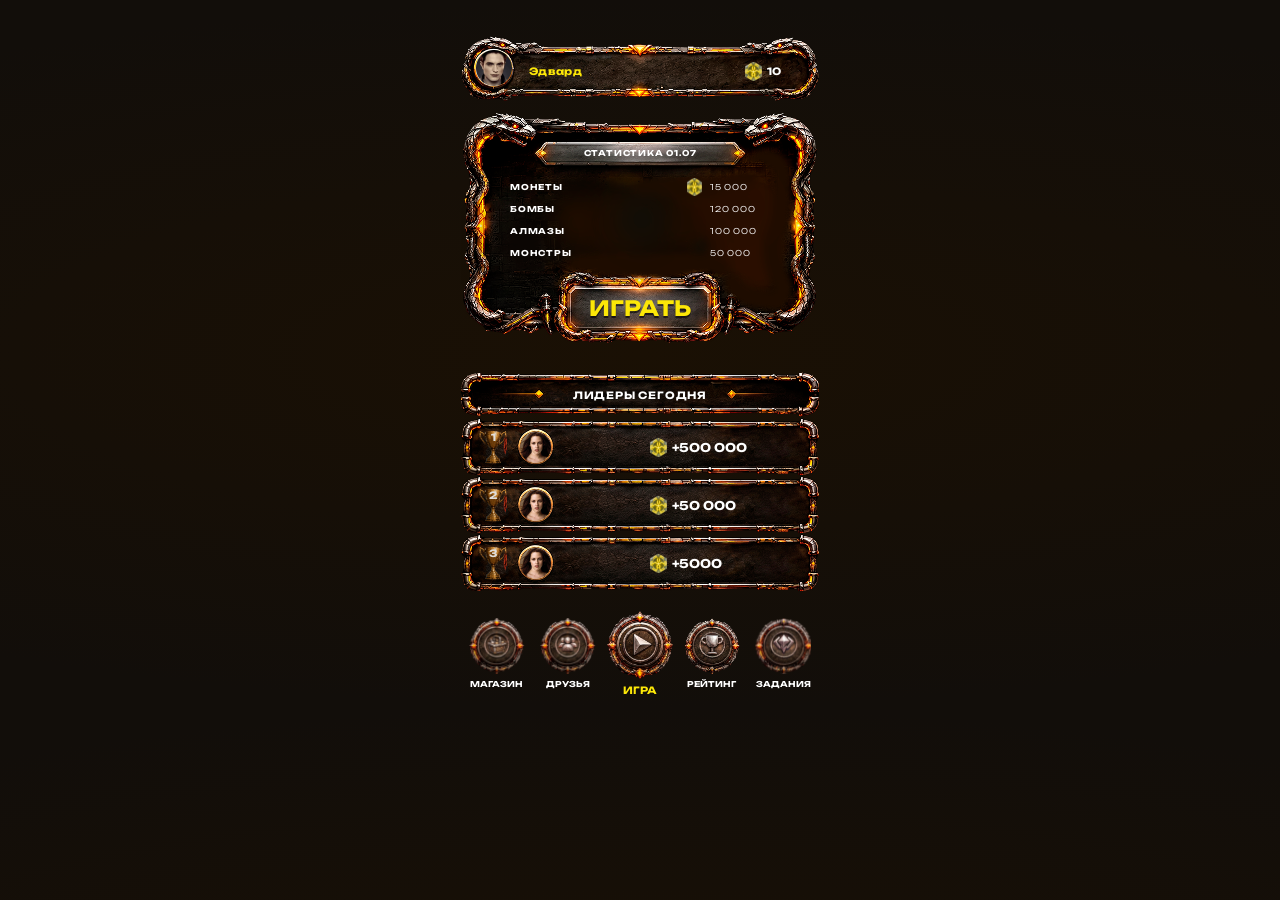
==== index.html @ 085025df "add files" ====
<!DOCTYPE html>
<html lang="en">
<head>
    <meta charset="UTF-8">
    <title>Title</title>
    <link rel="preconnect" href="https://fonts.googleapis.com">
    <link rel="preconnect" href="https://fonts.gstatic.com" crossorigin>
    <link href="https://fonts.googleapis.com/css2?family=Unbounded:wght@200..900&display=swap" rel="stylesheet">
    <link rel="stylesheet" href="css/main.css">
</head>
<body>
    <header>
        <div class="container">
            <div class="header__content df j-spc-btw a-center">
                <div class="header__user df a-center">
                    <div class="user__avatar">
                        <img src="images/user.png" alt="user">
                    </div>
                    <div class="user__name">Эдвард</div>
                </div>
                <div class="header__points df a-center">
                    <img src="images/crystal.svg" alt="crystal">
                    <span>10</span>
                </div>
            </div>
        </div>
    </header>
    <main>
        <section class="statistics">
            <div class="container">
                <div class="statistics__content df f-column ">
                    <h2 class="statistic__title">СТАТИСТИКА 01.07</h2>
                    <div class="statistic__table">
                        <div class="statistic__row df j-spc-btw a-center">
                            <span>монеты</span>
                            <span class="df a-center">
                                 <img src="images/crystal.svg" alt="crystal">
                                15 000
                            </span>
                        </div>
                        <div class="statistic__row df j-spc-btw a-center">
                            <span>бомбы</span>
                            <span>
                                120 000
                            </span>
                        </div>
                        <div class="statistic__row df j-spc-btw a-center">
                            <span>Алмазы</span>
                            <span>

                             100 000
                            </span>
                        </div>
                        <div class="statistic__row df j-spc-btw a-center">
                            <span>Монстры</span>
                            <span>

                                50 000
                            </span>
                        </div>
                    </div>
                    <button class="btn btn__yellow">ИГРАТЬ</button>
                </div>
            </div>
        </section>
        <section class="leaders">
            <div class="container">
                <div class="leaders__content">
                    <h2 class="leaders__title">лидеры сегодня</h2>
                    <div class="leaders__list">
                        <div class="leaders__item df a-center j-spc-btw">
                            <div class="leaders__left df a-center">
                                <div class="leaders__number">1</div>
                                <div class="leaders__img">
                                    <img src="images/l1.png" alt="">
                                </div>
                            </div>
                            <div class="leaders__right df a-center">
                                <img src="images/crystal.svg" alt="">
                                <span>+500 000</span>
                            </div>
                        </div>
                        <div class="leaders__item df a-center j-spc-btw">
                            <div class="leaders__left df a-center">
                                <div class="leaders__number">2</div>
                                <div class="leaders__img">
                                    <img src="images/l1.png" alt="">
                                </div>
                            </div>
                            <div class="leaders__right df a-center">
                                <img src="images/crystal.svg" alt="">
                                <span>+50 000</span>
                            </div>
                        </div>
                        <div class="leaders__item df a-center j-spc-btw">
                            <div class="leaders__left df a-center">
                                <div class="leaders__number">3</div>
                                <div class="leaders__img">
                                    <img src="images/l1.png" alt="">
                                </div>
                            </div>
                            <div class="leaders__right df a-center">
                                <img src="images/crystal.svg" alt="">
                                <span>+5000</span>
                            </div>
                        </div>
                    </div>
                </div>
            </div>
        </section>
    </main>
    <footer>
        <div class="container">
            <div class="footer__content df j-spc-btw a-center">
                <a href="" class="btn btn__img">
                    <img src="images/2.svg" alt="">
                    МАГАЗИН
                </a>
                <a href="" class="btn btn__img">
                    <img src="images/3.svg" alt="">
                    ДРУЗЬЯ
                </a>
                <a href="" class="btn btn__img">
                    <img src="images/1.svg" alt="">
                    ИГРА
                </a>
                <a href="" class="btn btn__img">
                    <img src="images/5.svg" alt="">
                    РЕЙТИНГ
                </a>
                <a href="" class="btn btn__img">
                    <img src="images/4.svg" alt="">
                    ЗАДАНИЯ
                </a>
            </div>
        </div>
    </footer>

</body>
</html>
---- css/main.css ----
*{
    padding: 0;
    margin: 0;
    box-sizing: border-box;
}
body{
    background: radial-gradient(97.56% 50% at 50% 50%, #1A1004 0%, #120E0A 100%);
    padding-top: 36px;
    color: #fff;
    font-family: Unbounded, sans-serif;
}
img{
    max-width: 100%;
}
a{
    text-decoration: none;
}
header, main, footer{
    width: 390px;
    margin: 0 auto;
}
.container{
    padding-left: 16px;
    padding-right: 16px;
}
.df{
    display: flex;
}
.a-center{
    align-items: center;
}
.j-center{
    justify-content: center;
}
.j-spc-btw{
    justify-content: space-between;
}
.f-column{
    flex-direction: column;
}
.a-start{
    align-items: flex-start;
}
.btn{
    background: transparent;
    border: none;
    box-shadow: none;
    outline: none;
    font-family: Unbounded, sans-serif;
}
.btn__yellow{
    font-weight: 700;
    font-size: 21px;
    line-height: 26px;
    letter-spacing: 0.3px;
    text-align: center;
    color: #fce708;
    text-shadow: 0px 2px 0.699999988079071px rgba(0, 0, 0, 0.65);
    margin-top: auto;
    margin-bottom: 22px;
}
.header__content{
    background: url('../images/header.png') no-repeat;
    height: 65px;
    padding: 14px 15px 15px;

}
.user__avatar{
    width: 36px;
    height: 36px;
    border-radius: 100%;

}
.header__user{
    gap: 17px;
}
.user__name{
    font-family: "Unbounded", sans-serif;
    font-weight: 700;
    font-size: 10px;
    line-height: 12px;
    letter-spacing: 0.3px;
    color: #fce708;
    padding-top: 5px;

}
.header__points img{
    width: 17px;
}
.header__points{
    gap: 5px;
    padding-right: 23px;
    padding-top: 7px;
}
.header__points span{
    font-weight: 700;
    font-size: 10px;
    line-height: 15px;
    text-align: left;
    font-family: "Unbounded", sans-serif;
    color: #ffffff;
}
.statistics{
    margin-top: 12px;
}
.statistics__content{
    background: url('../images/statistics.png') no-repeat;
    height: 230px;
}
.statistic__title{
    padding-top: 35px;
    text-align: center;
    font-weight: 700;
    font-size: 8px;
    line-height: 10px;
    letter-spacing: 0.8px;
    text-transform: uppercase;
    font-family: "Unbounded", sans-serif;
    color: #ffffff;
}
.statistic__row span img{
    width: 15px;
}
.statistic__table{
    margin-top: 24px;
    padding-left: 49px;
    padding-right: 49px;
}
.statistic__row:not(:last-child){
    margin-bottom: 12px;
}

.statistic__row span:first-child{
    font-family: Unbounded, sans-serif;
    font-weight: 700;
    font-size: 8px;
    line-height: 10px;
    letter-spacing: 0.8px;
    text-align: left;
    text-transform: uppercase;
    color: #ffffff;
}
.statistic__row span:last-child{
    font-weight: 300;
    font-size: 8px;
    line-height: 10px;
    letter-spacing: 0.8px;
    text-align: left;
    text-transform: uppercase;
    font-family: Unbounded, sans-serif;
    color: #ffffff;
    position: relative;
    min-width: 60px;
}
.statistic__row span:last-child img{
    position: absolute;
    left: -23px;
}
.leaders__title{
    background: url('../images/lead-title.png') no-repeat;
    height: 45px;
    display: flex;
    align-items: center;
    justify-content: center;

    font-weight: 700;
    font-size: 10px;
    line-height: 12px;
    letter-spacing: 0.8px;
    text-align: center;
    text-transform: uppercase;

}
.leaders{
    margin-top: 29px;
}
.leaders__item{
    height: 58px;
    background: url('../images/lead-row.png') no-repeat;
    padding-left: 18px;
    padding-top: 14px;
    padding-bottom: 11px;
    padding-right: 53px;
}

.leaders__right img{
    width: 17px;
}
.leaders__right{
    gap: 5px;
    min-width: 116px;
}
.leaders__number{
    width: 28px;
    height: 33px;
    background: url('../images/kubok.svg') no-repeat;
    font-weight: 700;
    font-size: 10px;
    line-height: 12px;
    text-align: center;

    color: #ffffff;
    opacity: 0.86;
}
.leaders__left{
    gap: 13px;
}
.leaders__img{
    width: 31px;
    height: 31px;
    border-radius: 100%;
}
.leaders__right span{
    font-weight: 700;
    font-size: 12px;
    line-height: 15px;
}
footer{
    margin-top: 20px;
    padding-bottom: 11px;
}
.btn__img{
    font-weight: 700;
    font-size: 8px;
    line-height: 10px;
    text-align: center;
    color: #ffffff;
    width: 100%;
    text-transform: uppercase;
}
.btn__img img{
    width: 56px;
    height: 56px;
    margin-bottom: 3px;
    transition: all .3s;
}
.btn__img:nth-child(3) img{
    width: 68px;
    height: 68px;
}
.btn__img:nth-child(3){
    font-weight: 700;
    font-size: 10px;
    line-height: 12px;
    text-align: center;

    color: #fce708;
}
.btn__img:hover img{
    box-shadow: 0px 0px 9px 0px rgba(252, 232, 8, 1);
    border-radius: 100%;
}
.friends{
    margin-top: 27px;
    margin-bottom: 64px;
}
.friends__title{
    font-weight: 700;
    font-size: 21px;
    line-height: 26px;
    letter-spacing: 0.3px;
    text-align: center;
    text-shadow: 0px 2px 0.699999988079071px rgba(0, 0, 0, 0.65);
}
.friends__action{
    margin-top: 11px;
    gap: 4px;
}
.coin img{
    width: 12px;
}
.coin{
    gap: 2px;
    font-weight: 700;
    font-size: 10px;
    line-height: 8px;
}
.friends__item{
    padding: 27px 27px 27px 32px;
    background: url('../images/friends.png') no-repeat;
    background-size: 100% 100%;
    width: 100%;
}
.friends__item p{
    font-weight: 400;
    font-size: 8px;
    letter-spacing: 0.3px;
    text-align: left;
    margin-bottom: 7px;
    color: #ffffff;
}
.empty__text{
    margin-top: 30px;
    text-align: center;
    font-weight: 400;
    font-size: 12px;
    line-height: 15px;
    letter-spacing: 0.3px;
    color: #959595;
    margin-bottom: 16px;
}
.info__text{
    font-weight: 500;
    font-size: 12px;
    line-height: 18px;
    letter-spacing: 0.3px;
    text-align: center;
    margin-bottom: 22px;
}
.btn__invite{
    background: url('../images/invite.png') no-repeat   ;
    width:317px;
    height: 96px;
    background-size: 100% 100%;
    margin: 0 auto 10px;
    font-weight: 700;
    font-size: 14px;
    line-height: 17px;
    letter-spacing: 0.3px;
    text-align: center;
    color: #fce708;
    text-shadow: 0px 2px 0.699999988079071px rgba(0, 0, 0, 0.65);
    gap: 5px;
}
.btn__copy{
    width: 228px;
    height: 55px;
    background: url('../images/copy.png') no-repeat   ;
    background-size: 100% 100%;
    margin: 0 auto;
    font-weight: 700;
    font-size: 10px;
    line-height: 12px;
    letter-spacing: 0.3px;
    text-align: center;
    text-transform: uppercase;

    color: #ffffff;
    gap: 3px;
    text-shadow: 0px 2px 0.699999988079071px rgba(0, 0, 0, 0.65);
}
.invited__title{
    margin-top: 11px;
    margin-bottom: 9px;
    font-weight: 500;
    font-size: 12px;
    line-height: 15px;
    letter-spacing: 0.3px;
    text-align: center;

    color: #ffffff;
}
.friends__list--item{
    padding: 14px 28px 15px 19px;
    background: url(../images/fr.png) no-repeat;
    background-size: 100% 100%;
}
.friends__right img{
    width: 17px;
}
.friends__right{
    gap: 5px;
    font-weight: 700;
    font-size: 12px;
    line-height: 15px;
    text-align: right;

    color: #ffffff;
}
.friends__left{
    gap: 18px;
    font-weight: 700;
    font-size: 10px;
    line-height: 16px;
    letter-spacing: 0.3px;
    text-align: left;

}
.friends__left img{
    width: 44px;
    height: 44px;
    border-radius: 100%;
}
.friends__list{
    height: 221px;
    overflow: auto;
    padding-right: 17px;
    margin-bottom: 12px;
}
.friends__btns .btn__invite{
    width: 240px;
    height: 80px;
    font-size: 12px;
    line-height: 15px;
    letter-spacing: 0.3px;
    background: url('../images/ff.png') no-repeat;
    background-size: 100% 100%;
    margin: 0;
}
.friends__btns .btn__copy{
    width: 94px;
    height: 58px;
    margin: 0;
}
/* width */
::-webkit-scrollbar {
    width: 3px;
}

/* Track */
::-webkit-scrollbar-track {
    background: #683619;
    border-radius: 77px;
}

/* Handle */
::-webkit-scrollbar-thumb {
    background: #9E5328;
    border-radius: 77px;
}

/* Handle on hover */
::-webkit-scrollbar-thumb:hover {
    background: #b30000;
}
.mb-0{
    margin-bottom: 0;
}
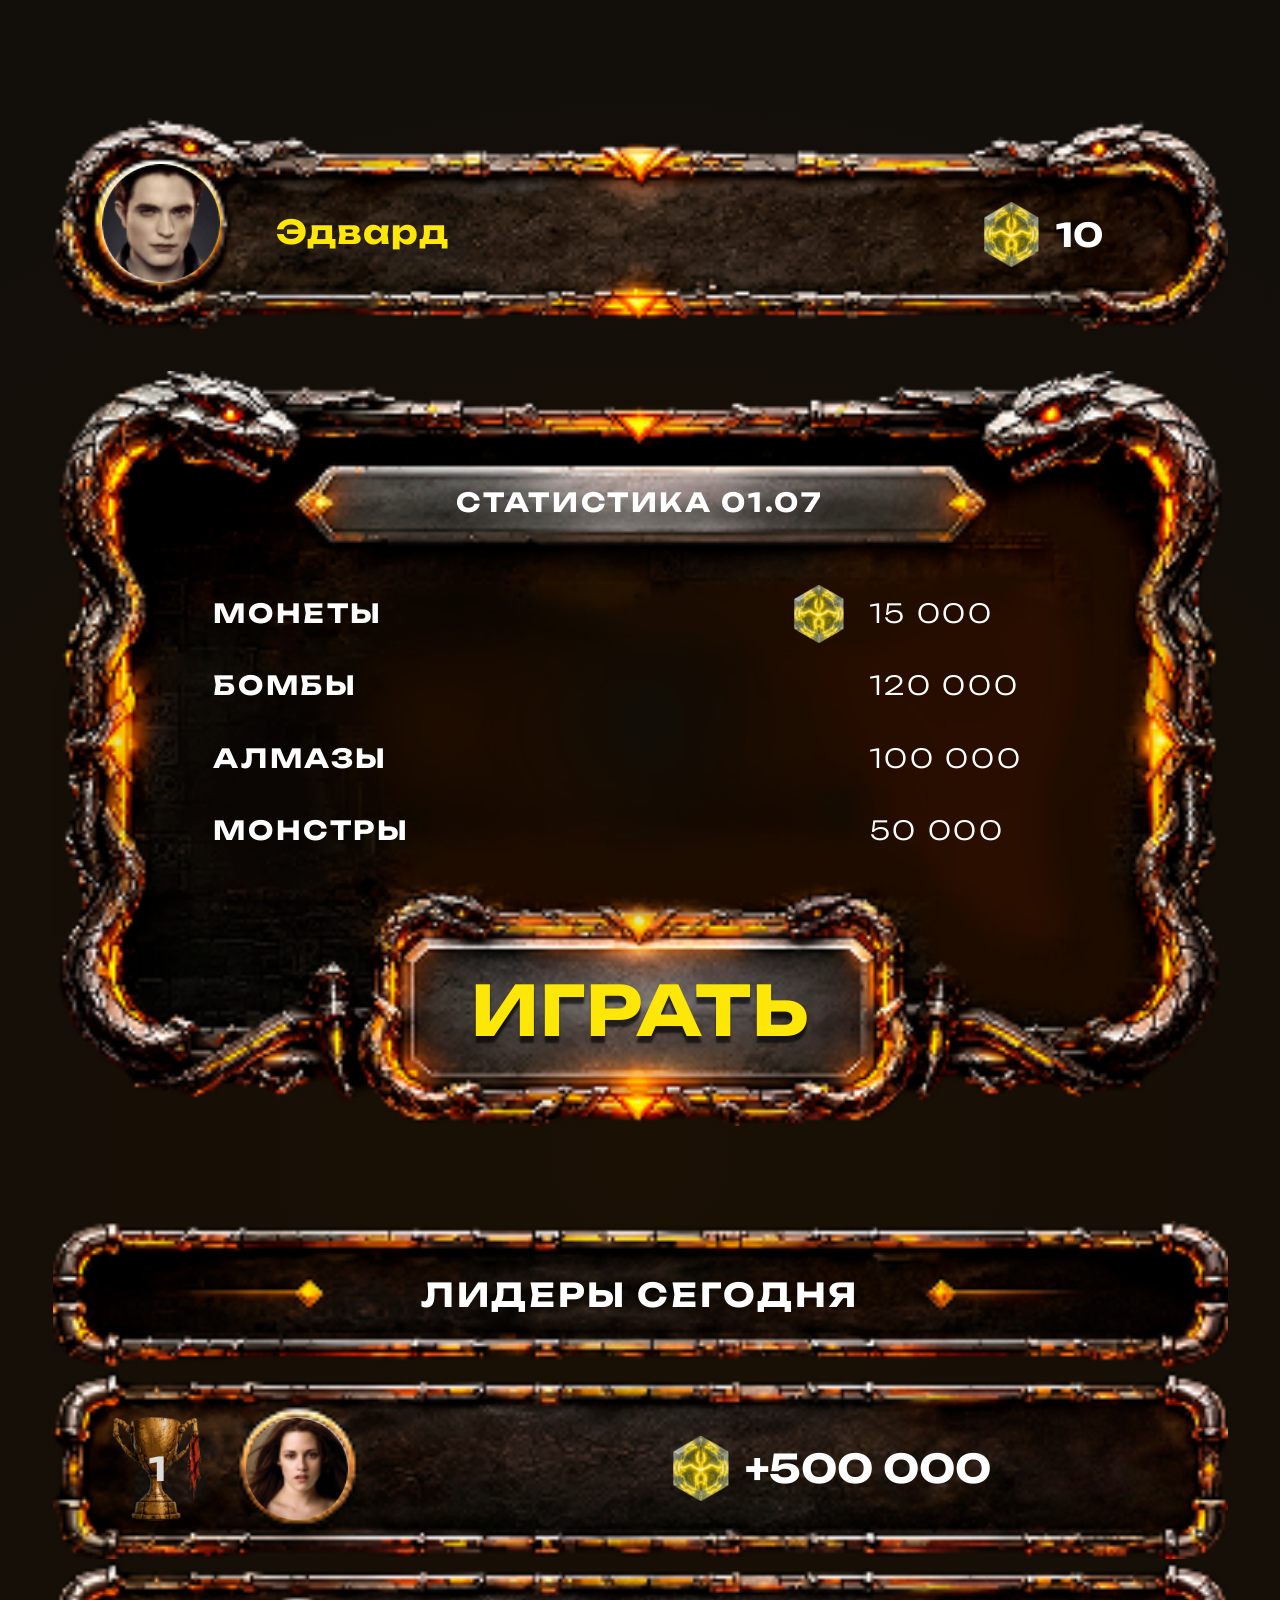
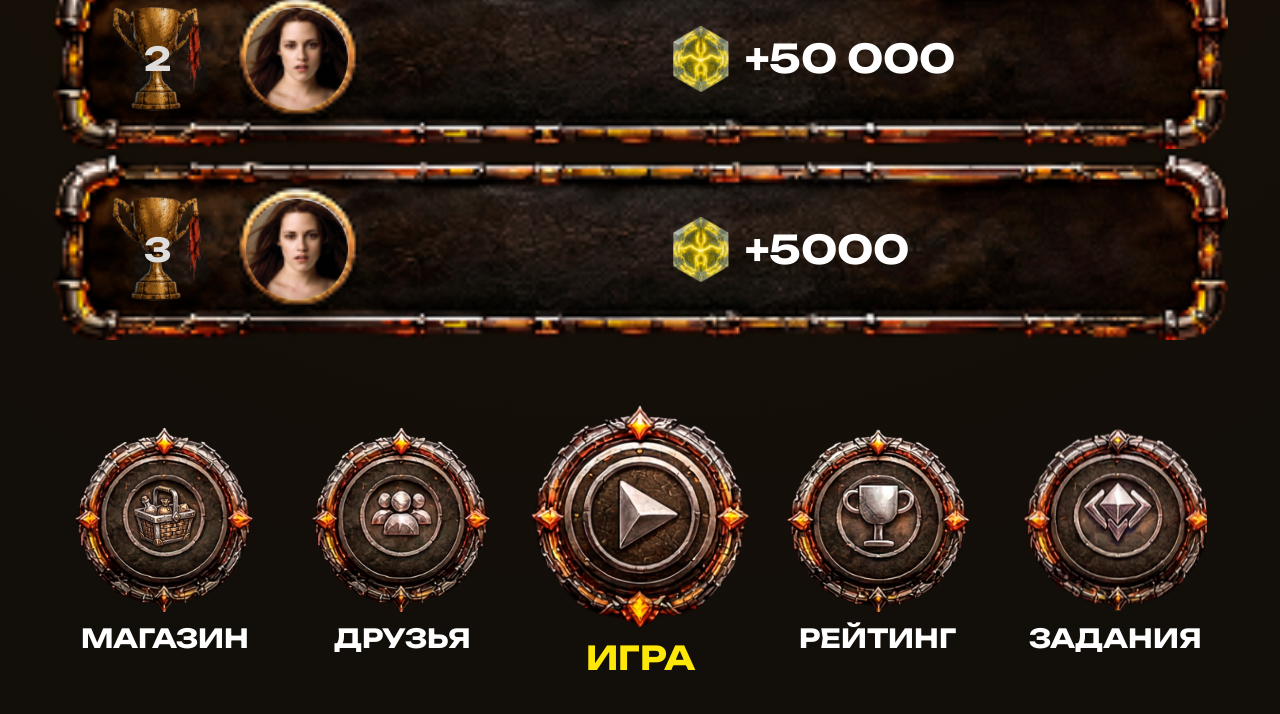
==== commit 24d4b6d6: "add files" ====
--- a/index.html
+++ b/index.html
@@ -2,6 +2,7 @@
 <html lang="en">
 <head>
     <meta charset="UTF-8">
+    <meta name="viewport" content="width=device-width, initial-scale=1.0">
     <title>Title</title>
     <link rel="preconnect" href="https://fonts.googleapis.com">
     <link rel="preconnect" href="https://fonts.gstatic.com" crossorigin>
--- a/css/main.css
+++ b/css/main.css
@@ -3,25 +3,31 @@
     margin: 0;
     box-sizing: border-box;
 }
+html{
+    font-size: calc(100vw / 39);
+}
 body{
     background: radial-gradient(97.56% 50% at 50% 50%, #1A1004 0%, #120E0A 100%);
-    padding-top: 36px;
+    padding-top: 3.6rem;
     color: #fff;
     font-family: Unbounded, sans-serif;
+    min-width: 280px;
 }
 img{
     max-width: 100%;
+    height: auto;
+    display: block;
 }
 a{
     text-decoration: none;
 }
 header, main, footer{
-    width: 390px;
+    width: 100%;
     margin: 0 auto;
 }
 .container{
-    padding-left: 16px;
-    padding-right: 16px;
+    padding-left: 1.6rem;
+    padding-right: 1.6rem;
 }
 .df{
     display: flex;
@@ -47,382 +53,421 @@
     box-shadow: none;
     outline: none;
     font-family: Unbounded, sans-serif;
+    cursor: pointer;
 }
 .btn__yellow{
     font-weight: 700;
-    font-size: 21px;
-    line-height: 26px;
-    letter-spacing: 0.3px;
+    font-size: 2.1rem;
+    line-height: 2.6rem;
+    letter-spacing: 0.03rem;
     text-align: center;
     color: #fce708;
-    text-shadow: 0px 2px 0.699999988079071px rgba(0, 0, 0, 0.65);
+    text-shadow: 0 0.2rem 0.07rem rgba(0, 0, 0, 0.65);
     margin-top: auto;
-    margin-bottom: 22px;
+    margin-bottom: 2.2rem;
 }
 .header__content{
-    background: url('../images/header.png') no-repeat;
-    height: 65px;
-    padding: 14px 15px 15px;
-
+    background: url('../images/header.png') no-repeat center;
+    background-size: 100% 100%;
+    width: 100%;
+    aspect-ratio: 358 / 65;
+    padding: 1.4rem 1.5rem 1.5rem;
 }
 .user__avatar{
-    width: 36px;
-    height: 36px;
-    border-radius: 100%;
-
+    width: 3.6rem;
+    height: 3.6rem;
+    border-radius: 100%;
+    flex-shrink: 0;
+}
+.user__avatar img{
+    width: 100%;
+    height: 100%;
+    object-fit: cover;
+    border-radius: 100%;
 }
 .header__user{
-    gap: 17px;
+    gap: 1.7rem;
+    min-width: 0;
 }
 .user__name{
     font-family: "Unbounded", sans-serif;
     font-weight: 700;
-    font-size: 10px;
-    line-height: 12px;
-    letter-spacing: 0.3px;
+    font-size: 1rem;
+    line-height: 1.2rem;
+    letter-spacing: 0.03rem;
     color: #fce708;
-    padding-top: 5px;
-
+    padding-top: 0.5rem;
+    overflow: hidden;
+    text-overflow: ellipsis;
+    white-space: nowrap;
 }
 .header__points img{
-    width: 17px;
+    width: 1.7rem;
 }
 .header__points{
-    gap: 5px;
-    padding-right: 23px;
-    padding-top: 7px;
+    gap: 0.5rem;
+    padding-right: 2.3rem;
+    padding-top: 0.7rem;
+    flex-shrink: 0;
 }
 .header__points span{
     font-weight: 700;
-    font-size: 10px;
-    line-height: 15px;
+    font-size: 1rem;
+    line-height: 1.5rem;
     text-align: left;
     font-family: "Unbounded", sans-serif;
     color: #ffffff;
 }
 .statistics{
-    margin-top: 12px;
+    margin-top: 1.2rem;
 }
 .statistics__content{
-    background: url('../images/statistics.png') no-repeat;
-    height: 230px;
+    background: url('../images/statistics.png') no-repeat center;
+    background-size: 100% 100%;
+    width: 100%;
+    aspect-ratio: 358 / 230;
 }
 .statistic__title{
-    padding-top: 35px;
-    text-align: center;
-    font-weight: 700;
-    font-size: 8px;
-    line-height: 10px;
-    letter-spacing: 0.8px;
+    padding-top: 3.5rem;
+    text-align: center;
+    font-weight: 700;
+    font-size: 0.8rem;
+    line-height: 1rem;
+    letter-spacing: 0.08rem;
     text-transform: uppercase;
     font-family: "Unbounded", sans-serif;
     color: #ffffff;
 }
 .statistic__row span img{
-    width: 15px;
+    width: 1.5rem;
 }
 .statistic__table{
-    margin-top: 24px;
-    padding-left: 49px;
-    padding-right: 49px;
+    margin-top: 2.4rem;
+    padding-left: 4.9rem;
+    padding-right: 4.9rem;
 }
 .statistic__row:not(:last-child){
-    margin-bottom: 12px;
-}
-
+    margin-bottom: 1.2rem;
+}
 .statistic__row span:first-child{
     font-family: Unbounded, sans-serif;
     font-weight: 700;
-    font-size: 8px;
-    line-height: 10px;
-    letter-spacing: 0.8px;
+    font-size: 0.8rem;
+    line-height: 1rem;
+    letter-spacing: 0.08rem;
     text-align: left;
     text-transform: uppercase;
     color: #ffffff;
 }
 .statistic__row span:last-child{
     font-weight: 300;
-    font-size: 8px;
-    line-height: 10px;
-    letter-spacing: 0.8px;
+    font-size: 0.8rem;
+    line-height: 1rem;
+    letter-spacing: 0.08rem;
     text-align: left;
     text-transform: uppercase;
     font-family: Unbounded, sans-serif;
     color: #ffffff;
     position: relative;
-    min-width: 60px;
+    min-width: 6rem;
 }
 .statistic__row span:last-child img{
     position: absolute;
-    left: -23px;
+    left: -2.3rem;
 }
 .leaders__title{
-    background: url('../images/lead-title.png') no-repeat;
-    height: 45px;
+    background: url('../images/lead-title.png') no-repeat center;
+    background-size: 100% 100%;
+    width: 100%;
+    aspect-ratio: 358 / 45;
     display: flex;
     align-items: center;
     justify-content: center;
-
-    font-weight: 700;
-    font-size: 10px;
-    line-height: 12px;
-    letter-spacing: 0.8px;
-    text-align: center;
-    text-transform: uppercase;
-
+    font-weight: 700;
+    font-size: 1rem;
+    line-height: 1.2rem;
+    letter-spacing: 0.08rem;
+    text-align: center;
+    text-transform: uppercase;
 }
 .leaders{
-    margin-top: 29px;
+    margin-top: 2.9rem;
 }
 .leaders__item{
-    height: 58px;
-    background: url('../images/lead-row.png') no-repeat;
-    padding-left: 18px;
-    padding-top: 14px;
-    padding-bottom: 11px;
-    padding-right: 53px;
-}
-
+    width: 100%;
+    aspect-ratio: 358 / 58;
+    background: url('../images/lead-row.png') no-repeat center;
+    background-size: 100% 100%;
+    padding-left: 1.8rem;
+    padding-top: 1.4rem;
+    padding-bottom: 1.1rem;
+    padding-right: 5.3rem;
+}
 .leaders__right img{
-    width: 17px;
+    width: 1.7rem;
 }
 .leaders__right{
-    gap: 5px;
-    min-width: 116px;
+    gap: 0.5rem;
+    min-width: 11.6rem;
+    flex-shrink: 0;
 }
 .leaders__number{
-    width: 28px;
-    height: 33px;
-    background: url('../images/kubok.svg') no-repeat;
-    font-weight: 700;
-    font-size: 10px;
-    line-height: 12px;
-    text-align: center;
-
+    width: 2.8rem;
+    height: 3.3rem;
+    background: url('../images/kubok.svg') no-repeat center;
+    background-size: contain;
+    font-weight: 700;
+    font-size: 1rem;
+    line-height: 1.2rem;
+    text-align: center;
     color: #ffffff;
     opacity: 0.86;
+    display: flex;
+    align-items: center;
+    justify-content: center;
+    flex-shrink: 0;
 }
 .leaders__left{
-    gap: 13px;
+    gap: 1.3rem;
+    min-width: 0;
 }
 .leaders__img{
-    width: 31px;
-    height: 31px;
+    width: 3.1rem;
+    height: 3.1rem;
+    border-radius: 100%;
+    flex-shrink: 0;
+}
+.leaders__img img{
+    width: 100%;
+    height: 100%;
+    object-fit: cover;
     border-radius: 100%;
 }
 .leaders__right span{
     font-weight: 700;
-    font-size: 12px;
-    line-height: 15px;
+    font-size: 1.2rem;
+    line-height: 1.5rem;
 }
 footer{
-    margin-top: 20px;
-    padding-bottom: 11px;
+    margin-top: 2rem;
+    padding-bottom: 1.1rem;
+}
+.footer__content{
+    gap: 0.4rem;
 }
 .btn__img{
     font-weight: 700;
-    font-size: 8px;
-    line-height: 10px;
-    text-align: center;
-    color: #ffffff;
-    width: 100%;
-    text-transform: uppercase;
+    font-size: 0.8rem;
+    line-height: 1rem;
+    text-align: center;
+    color: #ffffff;
+    width: 100%;
+    text-transform: uppercase;
+    display: flex;
+    flex-direction: column;
+    align-items: center;
+    min-width: 0;
 }
 .btn__img img{
-    width: 56px;
-    height: 56px;
-    margin-bottom: 3px;
+    width: 5.6rem;
+    height: 5.6rem;
+    margin-bottom: 0.3rem;
     transition: all .3s;
 }
 .btn__img:nth-child(3) img{
-    width: 68px;
-    height: 68px;
+    width: 6.8rem;
+    height: 6.8rem;
 }
 .btn__img:nth-child(3){
     font-weight: 700;
-    font-size: 10px;
-    line-height: 12px;
-    text-align: center;
-
+    font-size: 1rem;
+    line-height: 1.2rem;
+    text-align: center;
     color: #fce708;
 }
 .btn__img:hover img{
-    box-shadow: 0px 0px 9px 0px rgba(252, 232, 8, 1);
+    box-shadow: 0 0 0.9rem 0 rgba(252, 232, 8, 1);
     border-radius: 100%;
 }
 .friends{
-    margin-top: 27px;
-    margin-bottom: 64px;
+    margin-top: 2.7rem;
+    margin-bottom: 6.4rem;
 }
 .friends__title{
     font-weight: 700;
-    font-size: 21px;
-    line-height: 26px;
-    letter-spacing: 0.3px;
-    text-align: center;
-    text-shadow: 0px 2px 0.699999988079071px rgba(0, 0, 0, 0.65);
+    font-size: 2.1rem;
+    line-height: 2.6rem;
+    letter-spacing: 0.03rem;
+    text-align: center;
+    text-shadow: 0 0.2rem 0.07rem rgba(0, 0, 0, 0.65);
 }
 .friends__action{
-    margin-top: 11px;
-    gap: 4px;
+    margin-top: 1.1rem;
+    gap: 0.4rem;
 }
 .coin img{
-    width: 12px;
+    width: 1.2rem;
 }
 .coin{
-    gap: 2px;
-    font-weight: 700;
-    font-size: 10px;
-    line-height: 8px;
+    gap: 0.2rem;
+    font-weight: 700;
+    font-size: 1rem;
+    line-height: 0.8rem;
 }
 .friends__item{
-    padding: 27px 27px 27px 32px;
-    background: url('../images/friends.png') no-repeat;
-    background-size: 100% 100%;
-    width: 100%;
+    padding: 2.7rem 2.7rem 2.7rem 3.2rem;
+    background: url('../images/friends.png') no-repeat center;
+    background-size: 100% 100%;
+    width: 100%;
+    min-width: 0;
 }
 .friends__item p{
     font-weight: 400;
-    font-size: 8px;
-    letter-spacing: 0.3px;
+    font-size: 0.8rem;
+    letter-spacing: 0.03rem;
     text-align: left;
-    margin-bottom: 7px;
+    margin-bottom: 0.7rem;
     color: #ffffff;
 }
 .empty__text{
-    margin-top: 30px;
+    margin-top: 3rem;
     text-align: center;
     font-weight: 400;
-    font-size: 12px;
-    line-height: 15px;
-    letter-spacing: 0.3px;
+    font-size: 1.2rem;
+    line-height: 1.5rem;
+    letter-spacing: 0.03rem;
     color: #959595;
-    margin-bottom: 16px;
+    margin-bottom: 1.6rem;
 }
 .info__text{
     font-weight: 500;
-    font-size: 12px;
-    line-height: 18px;
-    letter-spacing: 0.3px;
-    text-align: center;
-    margin-bottom: 22px;
+    font-size: 1.2rem;
+    line-height: 1.8rem;
+    letter-spacing: 0.03rem;
+    text-align: center;
+    margin-bottom: 2.2rem;
 }
 .btn__invite{
-    background: url('../images/invite.png') no-repeat   ;
-    width:317px;
-    height: 96px;
-    background-size: 100% 100%;
-    margin: 0 auto 10px;
-    font-weight: 700;
-    font-size: 14px;
-    line-height: 17px;
-    letter-spacing: 0.3px;
+    background: url('../images/invite.png') no-repeat center;
+    width: 81.3%;
+    aspect-ratio: 317 / 96;
+    background-size: 100% 100%;
+    margin: 0 auto 1rem;
+    font-weight: 700;
+    font-size: 1.4rem;
+    line-height: 1.7rem;
+    letter-spacing: 0.03rem;
     text-align: center;
     color: #fce708;
-    text-shadow: 0px 2px 0.699999988079071px rgba(0, 0, 0, 0.65);
-    gap: 5px;
+    text-shadow: 0 0.2rem 0.07rem rgba(0, 0, 0, 0.65);
+    gap: 0.5rem;
 }
 .btn__copy{
-    width: 228px;
-    height: 55px;
-    background: url('../images/copy.png') no-repeat   ;
+    width: 58.5%;
+    aspect-ratio: 228 / 55;
+    background: url('../images/copy.png') no-repeat center;
     background-size: 100% 100%;
     margin: 0 auto;
     font-weight: 700;
-    font-size: 10px;
-    line-height: 12px;
-    letter-spacing: 0.3px;
-    text-align: center;
-    text-transform: uppercase;
-
-    color: #ffffff;
-    gap: 3px;
-    text-shadow: 0px 2px 0.699999988079071px rgba(0, 0, 0, 0.65);
+    font-size: 1rem;
+    line-height: 1.2rem;
+    letter-spacing: 0.03rem;
+    text-align: center;
+    text-transform: uppercase;
+    color: #ffffff;
+    gap: 0.3rem;
+    text-shadow: 0 0.2rem 0.07rem rgba(0, 0, 0, 0.65);
 }
 .invited__title{
-    margin-top: 11px;
-    margin-bottom: 9px;
+    margin-top: 1.1rem;
+    margin-bottom: 0.9rem;
     font-weight: 500;
-    font-size: 12px;
-    line-height: 15px;
-    letter-spacing: 0.3px;
-    text-align: center;
-
+    font-size: 1.2rem;
+    line-height: 1.5rem;
+    letter-spacing: 0.03rem;
+    text-align: center;
     color: #ffffff;
 }
 .friends__list--item{
-    padding: 14px 28px 15px 19px;
-    background: url(../images/fr.png) no-repeat;
-    background-size: 100% 100%;
+    padding: 1.4rem 2.8rem 1.5rem 1.9rem;
+    background: url(../images/fr.png) no-repeat center;
+    background-size: 100% 100%;
+    width: 100%;
+    aspect-ratio: 340 / 73;
 }
 .friends__right img{
-    width: 17px;
+    width: 1.7rem;
 }
 .friends__right{
-    gap: 5px;
-    font-weight: 700;
-    font-size: 12px;
-    line-height: 15px;
+    gap: 0.5rem;
+    font-weight: 700;
+    font-size: 1.2rem;
+    line-height: 1.5rem;
     text-align: right;
-
-    color: #ffffff;
+    color: #ffffff;
+    flex-shrink: 0;
 }
 .friends__left{
-    gap: 18px;
-    font-weight: 700;
-    font-size: 10px;
-    line-height: 16px;
-    letter-spacing: 0.3px;
+    gap: 1.8rem;
+    font-weight: 700;
+    font-size: 1rem;
+    line-height: 1.6rem;
+    letter-spacing: 0.03rem;
     text-align: left;
-
+    min-width: 0;
+}
+.friends__left span{
+    overflow: hidden;
+    text-overflow: ellipsis;
+    white-space: nowrap;
 }
 .friends__left img{
-    width: 44px;
-    height: 44px;
-    border-radius: 100%;
+    width: 4.4rem;
+    height: 4.4rem;
+    border-radius: 100%;
+    flex-shrink: 0;
 }
 .friends__list{
-    height: 221px;
+    height: 22.1rem;
     overflow: auto;
-    padding-right: 17px;
-    margin-bottom: 12px;
+    padding-right: 1.7rem;
+    margin-bottom: 1.2rem;
+}
+.friends__btns{
+    gap: 0.8rem;
+    width: 100%;
 }
 .friends__btns .btn__invite{
-    width: 240px;
-    height: 80px;
-    font-size: 12px;
-    line-height: 15px;
-    letter-spacing: 0.3px;
-    background: url('../images/ff.png') no-repeat;
+    width: auto;
+    flex: 1 1 auto;
+    aspect-ratio: 262 / 80;
+    font-size: 1.2rem;
+    line-height: 1.5rem;
+    letter-spacing: 0.03rem;
+    background: url('../images/ff.png') no-repeat center;
     background-size: 100% 100%;
     margin: 0;
 }
 .friends__btns .btn__copy{
-    width: 94px;
-    height: 58px;
+    width: 24.1%;
+    flex: 0 0 auto;
+    aspect-ratio: 94 / 58;
     margin: 0;
 }
-/* width */
 ::-webkit-scrollbar {
-    width: 3px;
-}
-
-/* Track */
+    width: 0.3rem;
+}
 ::-webkit-scrollbar-track {
     background: #683619;
-    border-radius: 77px;
-}
-
-/* Handle */
+    border-radius: 7.7rem;
+}
 ::-webkit-scrollbar-thumb {
     background: #9E5328;
-    border-radius: 77px;
-}
-
-/* Handle on hover */
+    border-radius: 7.7rem;
+}
 ::-webkit-scrollbar-thumb:hover {
-    background: #b30000;
+    background: #9E5328;
 }
 .mb-0{
     margin-bottom: 0;
-}+}
